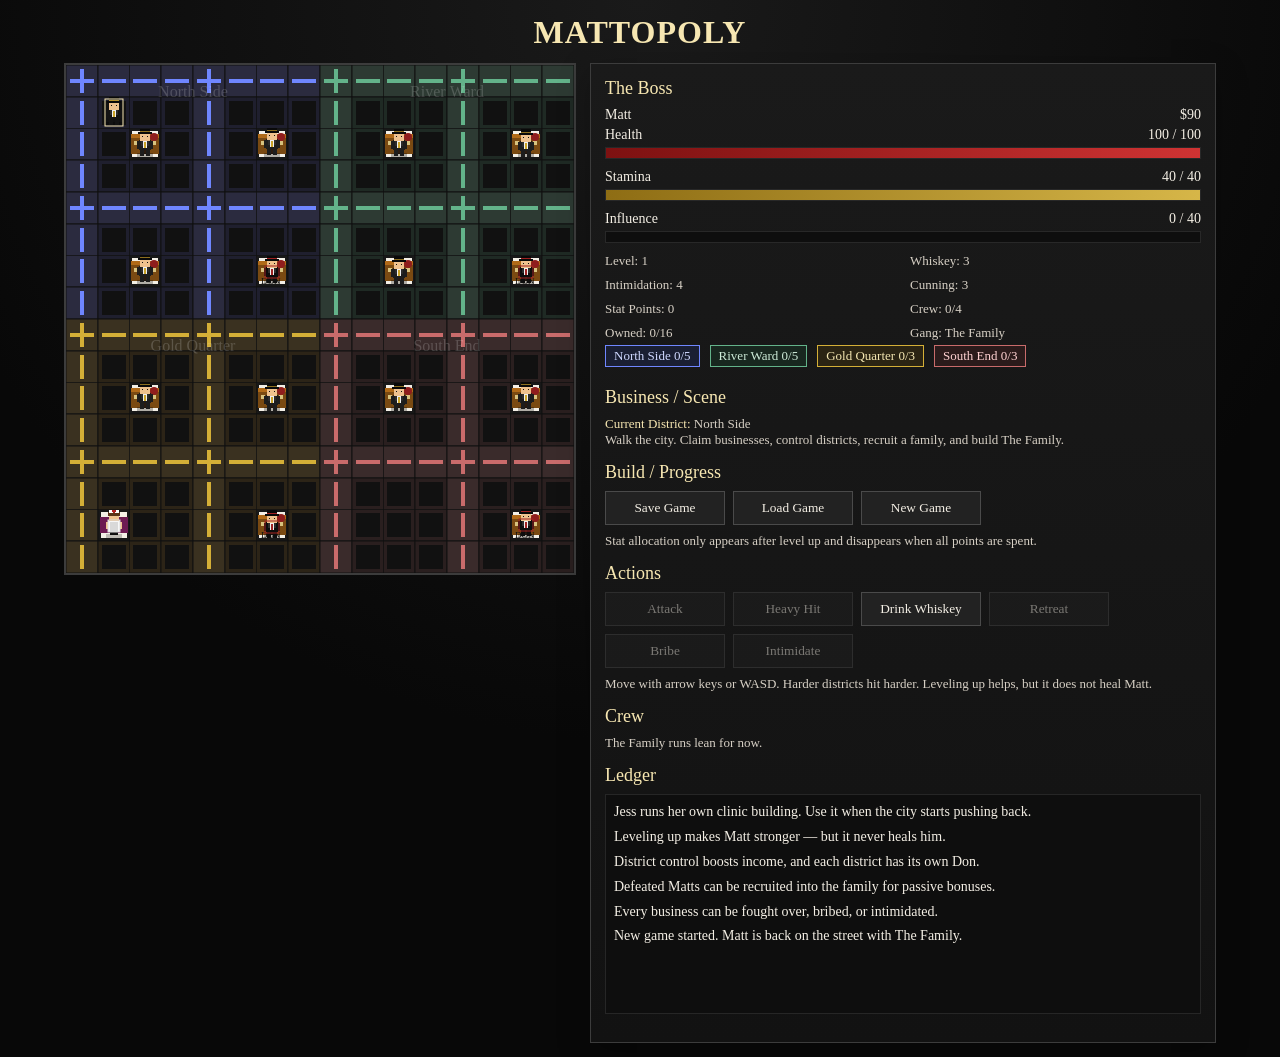
==== Mattopoly.html @ d72c5274 "Add files via upload V1.0" ====
<!DOCTYPE html>
<html lang="en">
<head>
  <meta charset="UTF-8" />
  <meta name="viewport" content="width=device-width, initial-scale=1.0" />
  <title>Mattopoly</title>
  <link rel="stylesheet" href="style.css" />
</head>
<body>
  <div class="wrap">
    <h1>MATTOPOLY</h1>
    <div class="shell">
      <canvas id="game" width="512" height="512"></canvas>

      <div class="panel">
        <div class="section">
          <div class="heading">The Boss</div>
          <div class="statline"><span>Matt</span><span id="moneyLabel">$0</span></div>
          <div class="statline"><span>Health</span><span id="hpLabel">100 / 100</span></div>
          <div class="bar"><div id="hpFill" class="fill hp"></div></div>

          <div class="statline"><span>Stamina</span><span id="staminaLabel">40 / 40</span></div>
          <div class="bar"><div id="staminaFill" class="fill stam"></div></div>

          <div class="statline"><span>Influence</span><span id="xpLabel">0 / 40</span></div>
          <div class="bar"><div id="xpFill" class="fill xp"></div></div>

          <div class="grid2 small">
            <div>Level: <span id="levelLabel">1</span></div>
            <div>Whiskey: <span id="whiskeyLabel">3</span></div>
            <div>Intimidation: <span id="intimidationLabel">4</span></div>
            <div>Cunning: <span id="cunningLabel">3</span></div>
            <div>Stat Points: <span id="statPointsLabel">0</span></div>
            <div>Crew: <span id="crewLabel">0</span>/<span id="crewCapLabel">4</span></div>
            <div>Owned: <span id="ownedLabel">0</span>/<span id="totalLabel">0</span></div>
            <div>Gang: <span id="gangNameLabel">The Family</span></div>
          </div>

          <div class="badges">
            <span class="badge" id="badgeNorth">North Side <span id="districtNorth">0/0</span></span>
            <span class="badge" id="badgeRiver">River Ward <span id="districtRiver">0/0</span></span>
            <span class="badge" id="badgeGold">Gold Quarter <span id="districtGold">0/0</span></span>
            <span class="badge" id="badgeSouth">South End <span id="districtSouth">0/0</span></span>
          </div>
        </div>

        <div class="section">
          <div class="heading">Business / Scene</div>
          <div id="info" class="small">Walk the city. Claim every district, defeat every Don, and build Mattopoly.</div>
        </div>

        <div class="section">
          <div class="heading">Build / Progress</div>
          <div class="buttons" style="margin-bottom:8px;">
            <button id="saveBtn">Save Game</button>
            <button id="loadBtn">Load Game</button>
            <button id="newGameBtn">New Game</button>
          </div>

          <div id="statPointRow" class="buttons hidden" style="margin-bottom:8px;">
            <button id="addHpBtn">+ Max HP</button>
            <button id="addStaminaBtn">+ Stamina</button>
            <button id="addIntimidationBtn">+ Intimidation</button>
            <button id="addCunningBtn">+ Cunning</button>
          </div>

          <div class="small">Stat allocation only appears after level up and disappears when all points are spent.</div>
        </div>

        <div class="section">
          <div class="heading">Actions</div>
          <div id="mainButtons" class="buttons">
            <button id="attackBtn">Attack</button>
            <button id="heavyBtn">Heavy Hit</button>
            <button id="whiskeyBtn">Drink Whiskey</button>
            <button id="retreatBtn">Retreat</button>
            <button id="bribeBtn">Bribe</button>
            <button id="intimidateBtn">Intimidate</button>
          </div>

          <div id="clinicButtons" class="buttons hidden" style="margin-top:8px;">
            <button id="healYesBtn">Yes, Heal</button>
            <button id="healNoBtn">No, Leave</button>
          </div>

          <div id="decisionButtons" class="buttons hidden" style="margin-top:8px;">
            <button id="recruitBtn">Recruit</button>
            <button id="spareBtn">Spare</button>
            <button id="eliminateBtn">Eliminate</button>
          </div>

          <div class="small" style="margin-top:8px;">
            Move with arrow keys or WASD. Harder districts hit harder. Leveling up helps, but it does not heal Matt.
          </div>
        </div>

        <div class="section">
          <div class="heading">Crew</div>
          <div id="crewInfo" class="small">Matt runs solo for now.</div>
        </div>

        <div class="section">
          <div class="heading">Ledger</div>
          <div id="log" class="log"></div>
        </div>
      </div>
    </div>
  </div>

  <script src="script.js"></script>
</body>
</html>
---- style.css ----
:root{
  --bg:#0b0b0b;
  --panel:#121212;
  --panel2:#1a1a1a;
  --line:#3c3c3c;
  --text:#f4efe5;
  --gold:#c9a227;
  --red:#8f1d1d;
  --green:#1f6b43;
  --blue:#305d9b;
  --clinic:#6d1b53;
  --cream:#f3efe6;
}

*{
  box-sizing:border-box;
}

body{
  margin:0;
  background:radial-gradient(circle at top, #1a1a1a 0%, #080808 60%);
  color:var(--text);
  font-family:Georgia, "Times New Roman", serif;
}

.wrap{
  max-width:1180px;
  margin:0 auto;
  padding:14px;
}

h1{
  margin:0 0 12px;
  text-align:center;
  color:#f7e7b2;
  letter-spacing:1px;
}

.shell{
  display:grid;
  grid-template-columns:512px 1fr;
  gap:14px;
  align-items:start;
}

canvas{
  display:block;
  width:512px;
  height:512px;
  image-rendering:pixelated;
  border:2px solid var(--line);
  background:#111;
}

.panel{
  min-height:512px;
  padding:14px;
  background:linear-gradient(180deg, var(--panel2), var(--panel));
  border:1px solid var(--line);
  box-shadow:0 10px 30px rgba(0,0,0,.25);
}

.section{
  margin-bottom:14px;
}

.heading{
  font-size:18px;
  color:#f7e7b2;
  margin:0 0 8px;
}

.grid2{
  display:grid;
  grid-template-columns:1fr 1fr;
  gap:8px 14px;
}

.statline{
  display:flex;
  justify-content:space-between;
  gap:8px;
  font-size:14px;
  margin-bottom:4px;
}

.bar{
  height:12px;
  background:#0e0e0e;
  border:1px solid #282828;
  margin-bottom:10px;
  overflow:hidden;
}

.fill{
  height:100%;
  width:0%;
}

.hp{
  background:linear-gradient(90deg,#7d1111,#cf3333);
}

.stam{
  background:linear-gradient(90deg,#8e6d14,#d6b648);
}

.xp{
  background:linear-gradient(90deg,#244a82,#518cf9);
}

.small{
  font-size:13px;
  color:#d7d0c5;
}

.badges{
  margin-top:4px;
}

.badge{
  display:inline-block;
  margin:0 6px 6px 0;
  padding:2px 8px;
  border:1px solid #594b1a;
  background:#231d0d;
  color:#f7e7b2;
  font-size:13px;
}

#badgeNorth{
  border-color:#6f86ff;
  color:#cfd8ff;
  background:#1a1f33;
}

#badgeRiver{
  border-color:#63b38a;
  color:#cdebd8;
  background:#18271f;
}

#badgeGold{
  border-color:#d4af37;
  color:#f5e7b2;
  background:#2b2413;
}

#badgeSouth{
  border-color:#c96b6b;
  color:#ffd1d1;
  background:#2b1b1b;
}

.buttons{
  display:flex;
  flex-wrap:wrap;
  gap:8px;
}

button{
  background:#222;
  color:var(--text);
  border:1px solid #4a4a4a;
  padding:8px 10px;
  font-family:inherit;
  cursor:pointer;
  min-width:120px;
}

button:hover{
  background:#2d2d2d;
}

button:disabled{
  opacity:.45;
  cursor:not-allowed;
}

.hidden{
  display:none !important;
}

.log{
  height:220px;
  overflow:auto;
  background:#0e0e0e;
  border:1px solid #262626;
  padding:8px;
  line-height:1.35;
  font-size:14px;
}

.log-entry{
  margin-bottom:6px;
}

.gold{
  color:#f7e7b2;
}

.win{
  color:#b9f7ca;
}

.danger{
  color:#ffbbbb;
}

.blue{
  color:#b8d3ff;
}

@media (max-width: 980px){
  .shell{
    grid-template-columns:1fr;
  }

  canvas{
    margin:0 auto;
  }

  .panel{
    min-height:auto;
  }
}
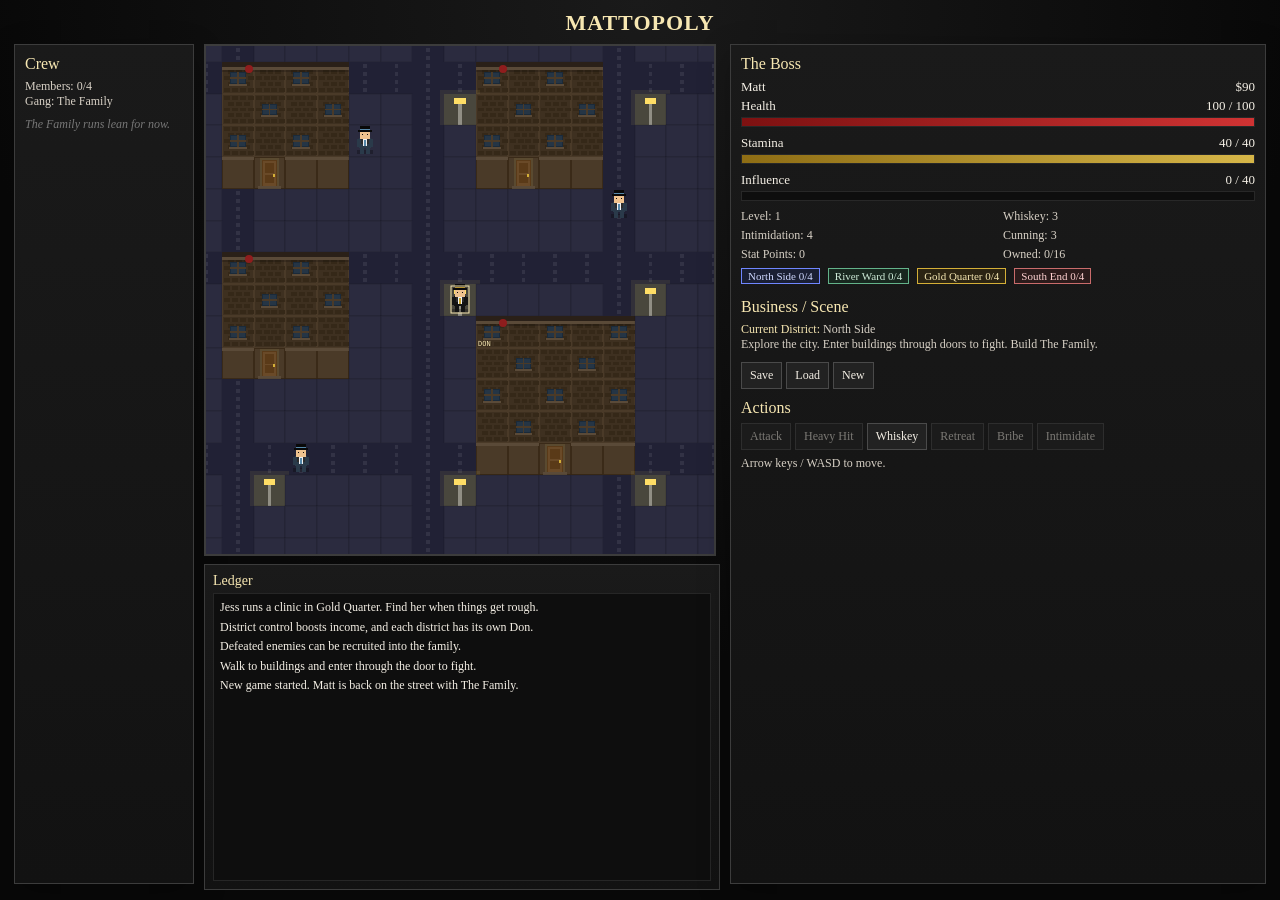
==== commit 6e3bd0a0: "Add files via upload" ====
--- a/Mattopoly.html
+++ b/Mattopoly.html
@@ -1,17 +1,34 @@
 <!DOCTYPE html>
 <html lang="en">
 <head>
-  <meta charset="UTF-8" />
-  <meta name="viewport" content="width=device-width, initial-scale=1.0" />
+  <meta charset="UTF-8">
   <title>Mattopoly</title>
-  <link rel="stylesheet" href="style.css" />
+  <link rel="stylesheet" href="style.css">
 </head>
 <body>
   <div class="wrap">
     <h1>MATTOPOLY</h1>
-    <div class="shell">
-      <canvas id="game" width="512" height="512"></canvas>
+    <div class="main-grid">
+      <!-- LEFT: Crew Panel -->
+      <div class="crew-panel">
+        <div class="heading">Crew</div>
+        <div class="small">
+          <div>Members: <span id="crewLabel">0</span>/<span id="crewCapLabel">4</span></div>
+          <div>Gang: <span id="gangNameLabel">The Family</span></div>
+        </div>
+        <div id="crewInfo" class="crew-list"></div>
+      </div>
 
+      <!-- CENTER: Canvas + Ledger -->
+      <div class="center-col">
+        <canvas id="game" width="512" height="512"></canvas>
+        <div class="ledger-panel">
+          <div class="heading">Ledger</div>
+          <div id="log" class="log"></div>
+        </div>
+      </div>
+
+      <!-- RIGHT: Stats Panel -->
       <div class="panel">
         <div class="section">
           <div class="heading">The Boss</div>
@@ -31,9 +48,7 @@
             <div>Intimidation: <span id="intimidationLabel">4</span></div>
             <div>Cunning: <span id="cunningLabel">3</span></div>
             <div>Stat Points: <span id="statPointsLabel">0</span></div>
-            <div>Crew: <span id="crewLabel">0</span>/<span id="crewCapLabel">4</span></div>
             <div>Owned: <span id="ownedLabel">0</span>/<span id="totalLabel">0</span></div>
-            <div>Gang: <span id="gangNameLabel">The Family</span></div>
           </div>
 
           <div class="badges">
@@ -50,21 +65,18 @@
         </div>
 
         <div class="section">
-          <div class="heading">Build / Progress</div>
-          <div class="buttons" style="margin-bottom:8px;">
-            <button id="saveBtn">Save Game</button>
-            <button id="loadBtn">Load Game</button>
-            <button id="newGameBtn">New Game</button>
+          <div class="buttons" style="margin-bottom:6px;">
+            <button id="saveBtn">Save</button>
+            <button id="loadBtn">Load</button>
+            <button id="newGameBtn">New</button>
           </div>
 
-          <div id="statPointRow" class="buttons hidden" style="margin-bottom:8px;">
-            <button id="addHpBtn">+ Max HP</button>
-            <button id="addStaminaBtn">+ Stamina</button>
-            <button id="addIntimidationBtn">+ Intimidation</button>
-            <button id="addCunningBtn">+ Cunning</button>
+          <div id="statPointRow" class="buttons hidden" style="margin-bottom:6px;">
+            <button id="addHpBtn">+HP</button>
+            <button id="addStaminaBtn">+Stam</button>
+            <button id="addIntimidationBtn">+Intim</button>
+            <button id="addCunningBtn">+Cunn</button>
           </div>
-
-          <div class="small">Stat allocation only appears after level up and disappears when all points are spent.</div>
         </div>
 
         <div class="section">
@@ -72,41 +84,33 @@
           <div id="mainButtons" class="buttons">
             <button id="attackBtn">Attack</button>
             <button id="heavyBtn">Heavy Hit</button>
-            <button id="whiskeyBtn">Drink Whiskey</button>
+            <button id="whiskeyBtn">Whiskey</button>
             <button id="retreatBtn">Retreat</button>
             <button id="bribeBtn">Bribe</button>
             <button id="intimidateBtn">Intimidate</button>
           </div>
 
-          <div id="clinicButtons" class="buttons hidden" style="margin-top:8px;">
+          <div id="clinicButtons" class="buttons hidden" style="margin-top:6px;">
             <button id="healYesBtn">Yes, Heal</button>
             <button id="healNoBtn">No, Leave</button>
           </div>
 
-          <div id="decisionButtons" class="buttons hidden" style="margin-top:8px;">
+          <div id="decisionButtons" class="buttons hidden" style="margin-top:6px;">
             <button id="recruitBtn">Recruit</button>
             <button id="spareBtn">Spare</button>
             <button id="eliminateBtn">Eliminate</button>
           </div>
 
-          <div class="small" style="margin-top:8px;">
-            Move with arrow keys or WASD. Harder districts hit harder. Leveling up helps, but it does not heal Matt.
+          <div class="small" style="margin-top:6px;">
+            Arrow keys / WASD to move.
           </div>
-        </div>
-
-        <div class="section">
-          <div class="heading">Crew</div>
-          <div id="crewInfo" class="small">Matt runs solo for now.</div>
-        </div>
-
-        <div class="section">
-          <div class="heading">Ledger</div>
-          <div id="log" class="log"></div>
         </div>
       </div>
     </div>
   </div>
 
+  <script src="world.js"></script>
+  <script src="renderer.js"></script>
   <script src="script.js"></script>
 </body>
 </html>
--- a/style.css
+++ b/style.css
@@ -21,26 +21,32 @@
   background:radial-gradient(circle at top, #1a1a1a 0%, #080808 60%);
   color:var(--text);
   font-family:Georgia, "Times New Roman", serif;
+  overflow-y:hidden;
 }
 
 .wrap{
-  max-width:1180px;
+  max-width:1340px;
   margin:0 auto;
-  padding:14px;
+  padding:10px 14px;
+  height:100vh;
+  display:flex;
+  flex-direction:column;
 }
 
 h1{
-  margin:0 0 12px;
+  margin:0 0 8px;
   text-align:center;
   color:#f7e7b2;
   letter-spacing:1px;
-}
-
-.shell{
+  font-size:22px;
+}
+
+.main-grid{
   display:grid;
-  grid-template-columns:512px 1fr;
-  gap:14px;
-  align-items:start;
+  grid-template-columns:180px 516px 1fr;
+  gap:10px;
+  flex:1;
+  min-height:0;
 }
 
 canvas{
@@ -52,43 +58,112 @@
   background:#111;
 }
 
-.panel{
-  min-height:512px;
-  padding:14px;
+.center-col{
+  display:flex;
+  flex-direction:column;
+  gap:8px;
+  min-height:0;
+}
+
+/* LEFT: Crew Panel */
+.crew-panel{
+  padding:10px;
   background:linear-gradient(180deg, var(--panel2), var(--panel));
   border:1px solid var(--line);
   box-shadow:0 10px 30px rgba(0,0,0,.25);
+  overflow-y:auto;
+  max-height:calc(100vh - 60px);
+}
+
+.crew-list{
+  font-size:12px;
+  color:#d7d0c5;
+  margin-top:6px;
+}
+
+.crew-member{
+  padding:6px;
+  margin-bottom:6px;
+  background:#0e0e0e;
+  border:1px solid #262626;
+  border-radius:2px;
+}
+
+.crew-member .name{
+  color:#f7e7b2;
+  font-size:13px;
+  margin-bottom:2px;
+}
+
+.crew-member .stats{
+  font-size:11px;
+  color:#aaa;
+  line-height:1.4;
+}
+
+.crew-member .kick-btn{
+  display:block;
+  margin-top:4px;
+  padding:2px 6px;
+  font-size:10px;
+  background:#2a1515;
+  border:1px solid #5a2020;
+  color:#ffbbbb;
+  cursor:pointer;
+  font-family:inherit;
+  min-width:0;
+}
+
+.crew-member .kick-btn:hover{
+  background:#3a1a1a;
+}
+
+.crew-empty{
+  font-size:12px;
+  color:#777;
+  font-style:italic;
+  margin-top:8px;
+}
+
+/* RIGHT: Stats Panel */
+.panel{
+  padding:10px;
+  background:linear-gradient(180deg, var(--panel2), var(--panel));
+  border:1px solid var(--line);
+  box-shadow:0 10px 30px rgba(0,0,0,.25);
+  overflow-y:auto;
+  max-height:calc(100vh - 60px);
 }
 
 .section{
-  margin-bottom:14px;
+  margin-bottom:10px;
 }
 
 .heading{
-  font-size:18px;
-  color:#f7e7b2;
-  margin:0 0 8px;
+  font-size:16px;
+  color:#f7e7b2;
+  margin:0 0 6px;
 }
 
 .grid2{
   display:grid;
   grid-template-columns:1fr 1fr;
-  gap:8px 14px;
+  gap:4px 10px;
 }
 
 .statline{
   display:flex;
   justify-content:space-between;
   gap:8px;
-  font-size:14px;
-  margin-bottom:4px;
+  font-size:13px;
+  margin-bottom:3px;
 }
 
 .bar{
-  height:12px;
+  height:10px;
   background:#0e0e0e;
   border:1px solid #282828;
-  margin-bottom:10px;
+  margin-bottom:8px;
   overflow:hidden;
 }
 
@@ -110,7 +185,7 @@
 }
 
 .small{
-  font-size:13px;
+  font-size:12px;
   color:#d7d0c5;
 }
 
@@ -120,12 +195,12 @@
 
 .badge{
   display:inline-block;
-  margin:0 6px 6px 0;
-  padding:2px 8px;
+  margin:0 4px 4px 0;
+  padding:1px 6px;
   border:1px solid #594b1a;
   background:#231d0d;
   color:#f7e7b2;
-  font-size:13px;
+  font-size:11px;
 }
 
 #badgeNorth{
@@ -155,17 +230,18 @@
 .buttons{
   display:flex;
   flex-wrap:wrap;
-  gap:8px;
+  gap:4px;
 }
 
 button{
   background:#222;
   color:var(--text);
   border:1px solid #4a4a4a;
-  padding:8px 10px;
+  padding:5px 8px;
   font-family:inherit;
   cursor:pointer;
-  min-width:120px;
+  min-width:0;
+  font-size:12px;
 }
 
 button:hover{
@@ -181,18 +257,36 @@
   display:none !important;
 }
 
+/* BOTTOM CENTER: Ledger */
+.ledger-panel{
+  padding:8px;
+  background:linear-gradient(180deg, var(--panel2), var(--panel));
+  border:1px solid var(--line);
+  flex:1;
+  min-height:0;
+  display:flex;
+  flex-direction:column;
+}
+
+.ledger-panel .heading{
+  font-size:14px;
+  margin-bottom:4px;
+  flex-shrink:0;
+}
+
 .log{
-  height:220px;
-  overflow:auto;
+  flex:1;
+  min-height:80px;
+  overflow-y:auto;
   background:#0e0e0e;
   border:1px solid #262626;
-  padding:8px;
-  line-height:1.35;
-  font-size:14px;
+  padding:6px;
+  line-height:1.3;
+  font-size:12px;
 }
 
 .log-entry{
-  margin-bottom:6px;
+  margin-bottom:4px;
 }
 
 .gold{
@@ -212,7 +306,7 @@
 }
 
 @media (max-width: 980px){
-  .shell{
+  .main-grid{
     grid-template-columns:1fr;
   }
 
@@ -220,7 +314,11 @@
     margin:0 auto;
   }
 
-  .panel{
-    min-height:auto;
+  .panel, .crew-panel{
+    max-height:none;
+  }
+
+  body{
+    overflow-y:auto;
   }
 }
